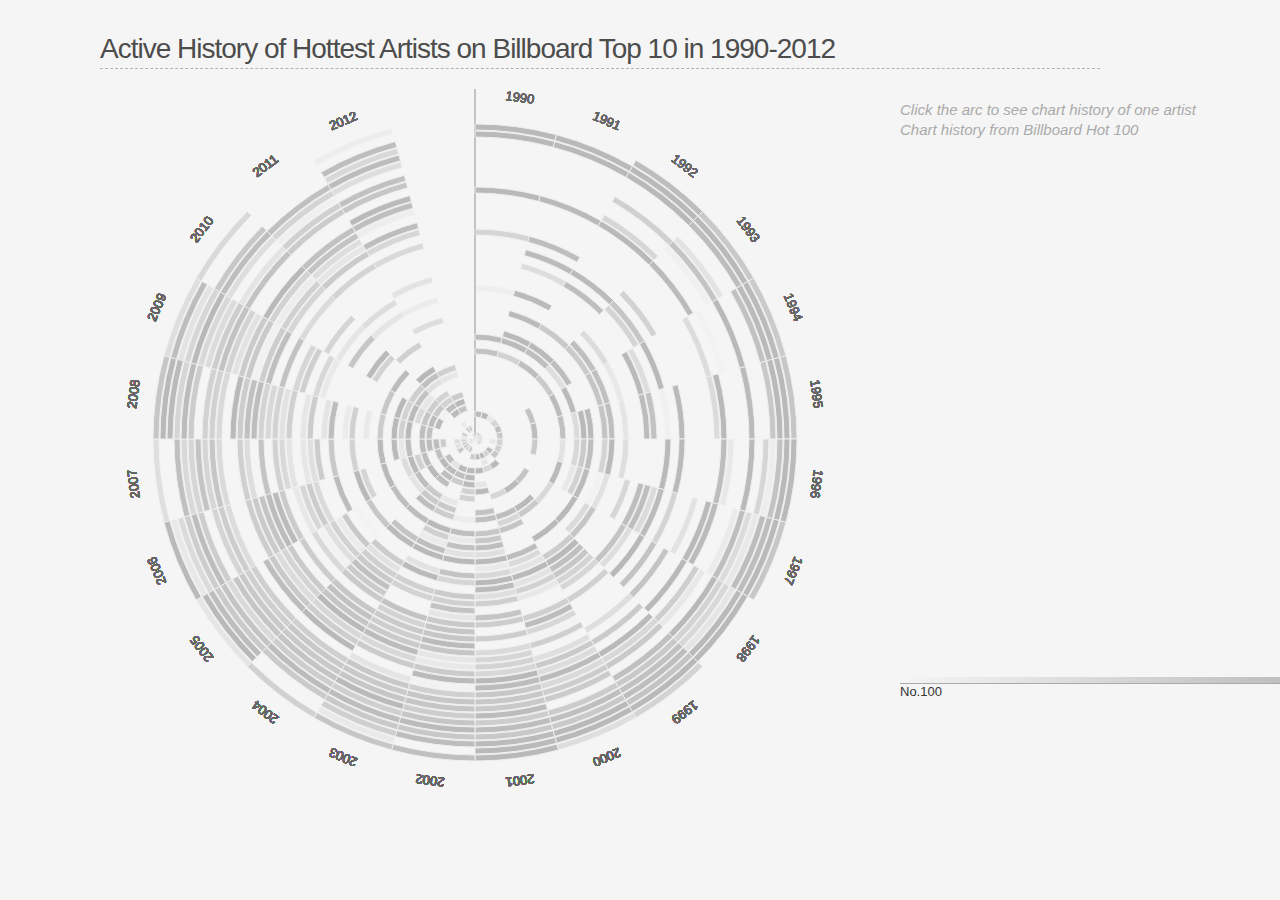
==== viz/index.html @ 5f471c89 "data finalized" ====
<html>
    <head>
        <title>Billboard Chart Visualization</title>
        <script type="text/javascript" src="d3.v2.min.js"></script>
        <script type="text/javascript" src="jquery-1.8.2.min.js"></script>
        <link href='http://fonts.googleapis.com/css?family=Droid+Serif:400,700' rel='stylesheet' type='text/css'>
        <link type="text/css" rel="stylesheet" href="./main.css"/>
		<style type="text/css">
            .arc{
                stroke: #eee;
                background-color: white;
            }

            #line_chart {
                display: none;
            }

            .data-line {
                stroke-width: 2;
                fill: none;
                stroke-dasharray: 0;
            }

            .coordinates {
                stroke-width: 2;
                fill: none;
                stroke-dasharray: 0;
            }

            .point {
                stroke: #aaa;
                fill: white;
                stroke-width: 2;
            }
		</style>
    </head>
    <body>
        <script type="text/javascript">
            $(document).ready(function(){
                $('#back a').click(function(){
                    $('#line_chart').fadeOut();
                    $('#line_chart').empty();
                    $('#back').fadeOut();
                    $('#arc_chart').fadeIn();
                    $('#instruct').fadeIn();
                    $('.legend').fadeIn();
                });
            });
        </script>
        <div class="main-wrapper clearfix" id="container">
            <div class="left-column">
                <div class="title">
                    <h1>
                    Active History of Hottest Artists on Billboard Top 10 in 1990-2012</h1>
                </div>
                <div id="arc_chart"></div>
                <div id="line_chart"></div>
            </div>

            <div class="artist_intro">
                <div id="back">
                    <h3></h3>
                    <a href="#">Back to All Artists</a>
                </div>
                <div id="instruct">
                    <h3>Click the arc to see chart history of one artist</h3>
                    <h3>Chart history from Billboard Hot 100</h3>
                </div>
                <div class="intro">
                    <div class="cover">
                        <img />
                    </div>
                    <div class="info">
                        <div class="track row">
                            <h3 id="track"></h3>
                        </div>
                        <div class="artist row">
                            <div class="left">by</div>
                            <div class="right" id="artist"></div>
                        </div>
                        <div class="album row">
                            <div class="left">from</div>
                            <div class="right" id="album"></div>
                        </div>
                        <div class="chart row">
                            <div class="left">hits</div>
                            <div class="rank" id="highest"></div>
                            <div class="in">in</div>
                            <div class="y" id="year"></div>
                        </div>
                    </div>
                </div>
            </div>
            <div class="legend">
                    <div class="bar"></div>
                    <div class="annotation">
                        <p id="zero">No.100</p>
                        <p id="full">No.1</p>
                    </div>
            </div>
        </div>

        <script type="text/javascript">
            var width = 750,
                height = 700,
                radius = Math.min(width, height) / 2,
                colorScale = d3.scale.category20c();    

            var band_width = 6;
            var gap = 1;
            var years = 23;
            var num_artists = 47;
            var angle = 2*Math.PI/(years+1); //angle of every year shown in the arc graph

            var vis = d3.select("#arc_chart").append("svg")
                         .attr("width", width)
                         .attr("height", height)
                      .append("svg:g")
                         .attr("transform", "translate(" + width / 2 + "," + height / 2 + ")");

            
            //method to append label of year
            var t_padding = 10,
                t_x = function(d){
                    r = radius - t_padding;
                    r_1 = angle/2
                    theda = (d.Year - 1990)*angle-Math.PI/2;
                    return r*Math.cos(theda+r_1);
                },
                t_y = function(d){
                    r = radius - 10;
                    theda = (d.Year - 1990)*angle-Math.PI/2;
                    return r*Math.sin(theda+r_1);
                };
                l_x = function(d){
                    r = radius - t_padding;
                    r_1 = angle/2
                    theda = (d.Year - 1990)*angle-Math.PI/2;
                    return r*Math.cos(theda);
                },
                l_y = function(d){
                    r = radius - 10;
                    theda = (d.Year - 1990)*angle-Math.PI/2;
                    return r*Math.sin(theda);
            };


            //method to draw a single arc
            var arc = d3.svg.arc()
            .startAngle(function(d, i){
                return (d.Year - 1990 + 1)*angle;
            })
            .endAngle(function(d, i){
                return (d.Year - 1991 + 1)*angle;
            })
            .innerRadius(function(d, i){  
                return (gap + band_width) * (num_artists -1 - d.LastRank) + gap;
            })
            .outerRadius(function(d, i){
                return (gap + band_width) * (num_artists - d.LastRank);
            });

            //draw the starting line
            var start_line = d3.svg.line();

            vis.append("path")
                .attr("class","start_line")
                .attr("stroke-width",1)
                .attr("stroke","black")
                .attr("opacity", 0.4)
                .attr("d","M 0 0"+"L 0 -500");

            //read in data
            d3.json("chart-data.json", function(json){

                 //add year label
                vis.selectAll("text")
                .data(json)
                .enter()
                .append("text")
                .attr("x", t_x)
                .attr("y", t_y)
                .attr("text-anchor","middle") //text are central aligned
                .attr("fill",function(d){return "#666";})
                .attr("transform", function(d, i){
                            beta = (d.Year - 1990)*360/24+7.5;
                            n = t_x(d);
                            console.log(angle);
                            return "rotate("+beta+","+t_x(d)+","+t_y(d)+")";}
                            )
                .text(function(d) {
                            return d.Year; }
                            );

                //draw arcs
                vis.selectAll(".arc")
                    .data(json)
                    .enter()
                    .append("path")
                    .attr("class", "arc")
                    .attr("fill", "#b9b9b9")
                    .attr("opacity", function(d){
                        return (1 - d.High/100); //opacity based on the highest rack the artist achieved that year
                    })
                    .attr("d", arc)
                    .on('mouseover', mouseover)
                    .on('mouseout', mouseout)
                    .on('click', show_details);
            });


            function mouseover(e) {
                vis.selectAll(".arc")
                .attr("fill","#b9b9b9")
                .transition().duration(100).attr("fill",function(d, i) { return (d.Artist === e.Artist) ? "#FF2240":"#b9b9b9"; });
                console.log(e.Artist+"     "+e.Track);
                write_info(e.Artist, e.Track, e.Album, e.High, e.Year);
                return $(document).ready(function(){
                        $(".intro").stop(false, true).fadeIn("fast")
                });

            }

            function mouseout(e) {
                vis.selectAll(".arc")
                .transition().attr("fill","#b9b9b9");
                d3.select(this).attr('stroke-width', 0);
                return $(document).ready(function(){
                        $(".intro").stop(false, true).fadeOut("fast")
                    });
             }

             //the function to write info to black window
            function write_info(artist, track, album, highest, year){
                $.getJSON("http://ws.audioscrobbler.com/2.0/?method=artist.search&api_key=36ca02e767da5319c71abe6f2ee4437f&format=json&artist=" + artist + "&callback=?", function(json) {
                    if (json.results.artistmatches.artist.length!=0){
                        console.log(json);
                        image = json.results.artistmatches.artist[0].image[2]['#text'];
                        if(artist === 'LL Cool J'){
                            image = 'http://userserve-ak.last.fm/serve/500/31915523/LL+Cool+J++1986.jpg';
                        }
                        $('.cover img').attr('src', image);
                    }
                });
                
                        
                $('#track').html(track);
                $('#artist').html(artist);
                $('#album').html(album);
                $('#highest').html(highest);
                $('#year').html(year);
            }

            var artist; //global variable for the details view

            function show_details(e){
                var padding = 50;
                var angle_line = 2*Math.PI/(years+1); //angle of every year shown in the line graph

                var coordinates = [];
                var temp = [];
                for(i = 0; i < years; i++){
                    temp = [i, i];
                    coordinates.push(temp);
                }

                var rScale = d3.scale.linear().domain([100, 0]).range([0, radius - padding]);

                var vis_line = d3.select("#line_chart").append("svg")
                             .attr("width", width)
                             .attr("height", height)
                          .append("svg:g")
                             .attr("transform", "translate(" + width / 2 + "," + height / 2 + ")");

                //method to draw data lines
                var line = d3.svg.line()
                                     .x(function(d, i){
                                        //console.log(d);
                                        r = rScale(d.rank);
                                        alpha = (d.year - 1990)*angle_line-Math.PI/2;
                                        return r*Math.cos(alpha);
                                     })
                                     .y(function(d){
                                        r = rScale(d.rank);
                                        alpha = (d.year - 1990)*angle_line-Math.PI/2;
                                        return r*Math.sin(alpha);
                                     })
                                     .interpolate("cardinal");
               
                //method to draw coordinates
                var coor = d3.svg.line()
                                    .x(function(d, i){
                                        return Math.cos(d*angle_line-Math.PI/2)*i*(radius- padding);
                                    })
                                    .y(function(d, i){
                                        return Math.sin(d*angle_line-Math.PI/2)*i*(radius- padding);
                                    })
                                    .interpolate("linear");

                //draw coordinates
                vis_line.selectAll(".coordinates")
                            .data(coordinates)
                            .enter()
                            .append("svg:g")
                            .append("path")
                            .attr("class", "coordinates")
                            .attr("stroke", "#ccc")
                            .attr("opacity", 0.8)
                            .attr("d", coor);

                //add year label
                d3.json("chart-data.json", function(json){
                    vis_line.selectAll("text")
                    .data(json)
                    .enter()
                    .append("text")
                    .attr("x", l_x)
                    .attr("y", l_y)
                    .attr("text-anchor","middle") //text are central aligned
                    .attr("fill",function(d){return "#666";})
                    .attr("transform", function(d, i){
                                beta = (d.Year - 1990)*360/24;
                                n = t_x(d);
                                console.log(angle);
                                return "rotate("+beta+","+l_x(d)+","+l_y(d)+")";}
                                )
                    .text(function(d) {
                                return d.Year; }
                                ); 
                });
               
                artist = e.Artist;

                //draw data lines and points
                d3.json("artist.json", function(json){
                        var data = json[artist];
                        if(data!=undefined){
                            var path = vis_line.selectAll(".data-line")
                                .data([data])
                                .enter()
                                .append("svg:g");

                            path.append("path")
                                .attr("class", "data-line")
                                .attr("stroke", "#FF2240")
                                .attr("opacity", 0.8)
                                .attr("d", line);

                            path.selectAll(".point")
                                .data(function(d){return d})
                                .enter().append("svg:circle")
                                    .attr("class", 'point')
                                    .attr("r", 4)
                                    .attr("cx", function(d, i){
                                        r = rScale(d.rank);
                                        alpha = (d.year - 1990)*angle_line-Math.PI/2;
                                        return r*Math.cos(alpha);
                                    })
                                    .attr("cy", function(d){
                                        r = rScale(d.rank);
                                        alpha = (d.year - 1990)*angle_line-Math.PI/2;
                                        return r*Math.sin(alpha);
                                    })
                                    .on('mouseover', mouseover_line)
                                    .on('mouseout', mouseout_line);
                            }
                    });
                $('#arc_chart').fadeOut();
                $('#instruct').fadeOut("fast");
                $('#line_chart').fadeIn();
                $('#back').fadeIn();
                $('#back h3').html(e.Artist);
                $('.legend').fadeOut();

            }

            function mouseover_line(e){
                write_info(artist, e.track, e.album, e.rank, e.year);
                return $(document).ready(function(){
                        $(".intro").stop(false, true).fadeIn("fast")
                });
            }

            function mouseout_line(e){
                return $(document).ready(function(){
                        $(".intro").stop(false, true).fadeOut("fast")
                });
            }


        </script>
    </body>
</html>
---- viz/main.css ----
html, body, body div, span, object, iframe, h1, h2, h3, h4, h5, h6, p, blockquote, pre, abbr, address, cite, code, del, dfn, em, img, ins, kbd, q, samp, small, strong, sub, sup, var, b, i, dl, dt, dd, ol, ul, li, fieldset, form, label, legend, table, caption, tbody, tfoot, thead, tr, th, td, article, aside, figure, footer, header, hgroup, menu, nav, section, time, mark, audio, video {
	margin: 0;
	padding: 0;
	border: 0;
	outline: 0;
	font-size: 100%;
	vertical-align: baseline;
	background: transparent;
	display:block;
}		

/* Accessible focus treatment
	people.opera.com/patrickl/experiments/keyboard/test */
a:hover, a:active {outline: none;}

small {font-size: 85%;}

strong, th {font-weight: bold;}

td, td img {vertical-align: top;} 



/* force a vertical scrollbar to prevent a jumpy page  ----------------*/
html {overflow-y: scroll;}

/* global font style   ------------------------------------------------*/
body {
	font-family: "Pontano Sans",Helvetica,Arial,sans-serif;
	font-size:13px;
}

/* global a style      ------------------------------------------------*/
a {
	margin: 0; 
	padding: 0; 
	font-size: 100%; 
	vertical-align: baseline; 
	background: transparent;
	text-decoration:none
}

/* hand cursor on clickable elements ----------------------------------*/
.clickable,
label, 
input[type=button], 
input[type=submit], 
button {cursor: pointer;}

/* we use a lot of ULs that aren't bulleted. 
	don't forget to restore the bullets within content. */
ul, ol {list-style: none;}

/* we like off-black for text */
body, select, input, textarea {color: #333;}
a {color: #03f;}
a:hover {color: #69f;}

body{background-color: #F5F5F5;}

/* let's clear some floats */
.clearfix:before, .clearfix:after { content: "\0020"; display: block; height: 0; overflow: hidden; }  
.clearfix:after { clear: both; }  
.clearfix { zoom: 1; } 


.main-wrapper{
	margin-top:25px;
	margin-left:100px;
	width:1400px;
}


.left-column{
	position:relative;
	float:left;
	width:1000px;
}

#arc_chart, #line_chart{
	margin-top: 20px;
	margin-bottom: 20px;
}

.title{
	border-bottom:1px dashed #B3B3B3;

}

.title h1{
	display:block;
	font-size: 28px;
	color:#4C4C4C;
	font-weight: 300;
	letter-spacing: -1px;
	margin: .3em 0 .1em 0;
}

.artist_intro{
	position:absolute;
	left:900px;
	top: 100px;
	width:420px;

}

.intro{
	width:400px;
	height:200px;
	display:none;
	font-size:12px;
	color:#4C4C4C;
	padding: 10px;
	background-color:#3F3F3F;
	color:white;
}

.cover{
	float: left;
	width:200px;
	height:200px;
	overflow:hidden;
	background-color: white;
	-webkit-box-shadow: 1px 0px 8px rgba(50, 50, 50, 0.5);
	-moz-box-shadow:    1px 0px 8px rgba(50, 50, 50, 0.5);
	box-shadow:         1px 0px 8px rgba(50, 50, 50, 0.5);
}

.cover img{
	width:250px;
}

.info{
	float:left;
	margin-left:20px;
	width:180px;
}

.row{
	display: inline-block;
	padding: 2px 0 10px 0;
	width: 180px;
}

.row .left{
	padding-top:3px;
	color:#FF2240;
	font-size: 12px;
	font-weight: bold;
	width: 40px;
	float: left;
}

.right{
	width:140px;
	float:left;
	font-size:14px;
}

.rank{
	width:25px;
	float:left;
	font-size:14px;
	font-weight:bold;
}

.in{
	padding-top:3px;
	font-size:10px;
	width:15px;
	float:left;
}

.y{
	font-size:14px;
	float:left;
}

#artist{
	font-weight:bold;
}
span {
	display: inline;
}

h3#track{
	font-weight: 500;
	font-size: 18px;
	line-height: 25px;
}

.info h4{
	font-size: 16px;
	line-height: 20px;
	font-weight: 300;
	font-style: normal;
	padding: 3px 0;
}

#artist, #album, #highest, #year{
	font-style: italic;
}


#back{
	width:200px;
	height:60px;
	position:relative;
	display: none;
}

#back h3{
	font-weight: 500;
	font-size: 26px;
	line-height: 36px;
}

#back a{
	color: #FF2240;
	font-size: 16px;
}

#back a:hover{
	color: #E8677D;
}

#instruct{
	height:60px;

}

#instruct h3{
	font-size: 15px;
	color: #aaa;
	font-weight: lighter;
	font-style: italic;
	line-height: 20px;
}

.legend{
	position:absolute;
	left:900px;
	bottom:200px;
	width:420px;

}

.legend .bar{
	height:6px;
	background-image:-webkit-gradient(linear,0% 0%, 100% 0%, from(#F5F5F5), to(#b9b9b9));
	border-bottom:1px solid #aaa;
}

.legend .annotation{
	font-size:13px;
	line-height:16px;
}

.legend .annotation #zero{
	float:left;
}

.legend .annotation #full{
	float:right;
}
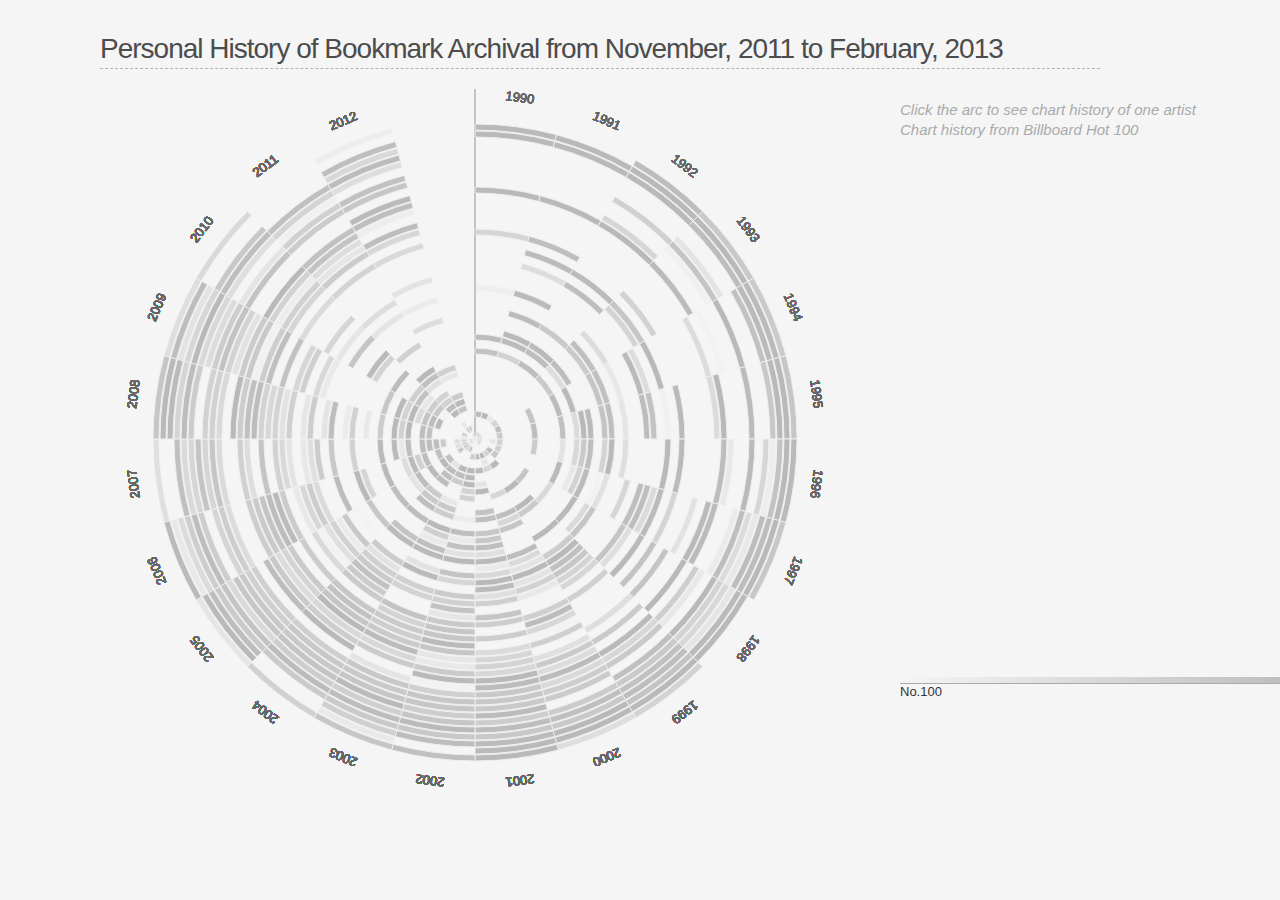
==== commit c7140a5c: "d3.js v3 added" ====
--- a/viz/index.html
+++ b/viz/index.html
@@ -1,7 +1,7 @@
 <html>
     <head>
         <title>Billboard Chart Visualization</title>
-        <script type="text/javascript" src="d3.v2.min.js"></script>
+        <script type="text/javascript" src="d3.v3.min.js"></script>
         <script type="text/javascript" src="jquery-1.8.2.min.js"></script>
         <link href='http://fonts.googleapis.com/css?family=Droid+Serif:400,700' rel='stylesheet' type='text/css'>
         <link type="text/css" rel="stylesheet" href="./main.css"/>
@@ -51,7 +51,7 @@
             <div class="left-column">
                 <div class="title">
                     <h1>
-                    Active History of Hottest Artists on Billboard Top 10 in 1990-2012</h1>
+                    Personal History of Bookmark Archival from November, 2011 to February, 2013</h1>
                 </div>
                 <div id="arc_chart"></div>
                 <div id="line_chart"></div>
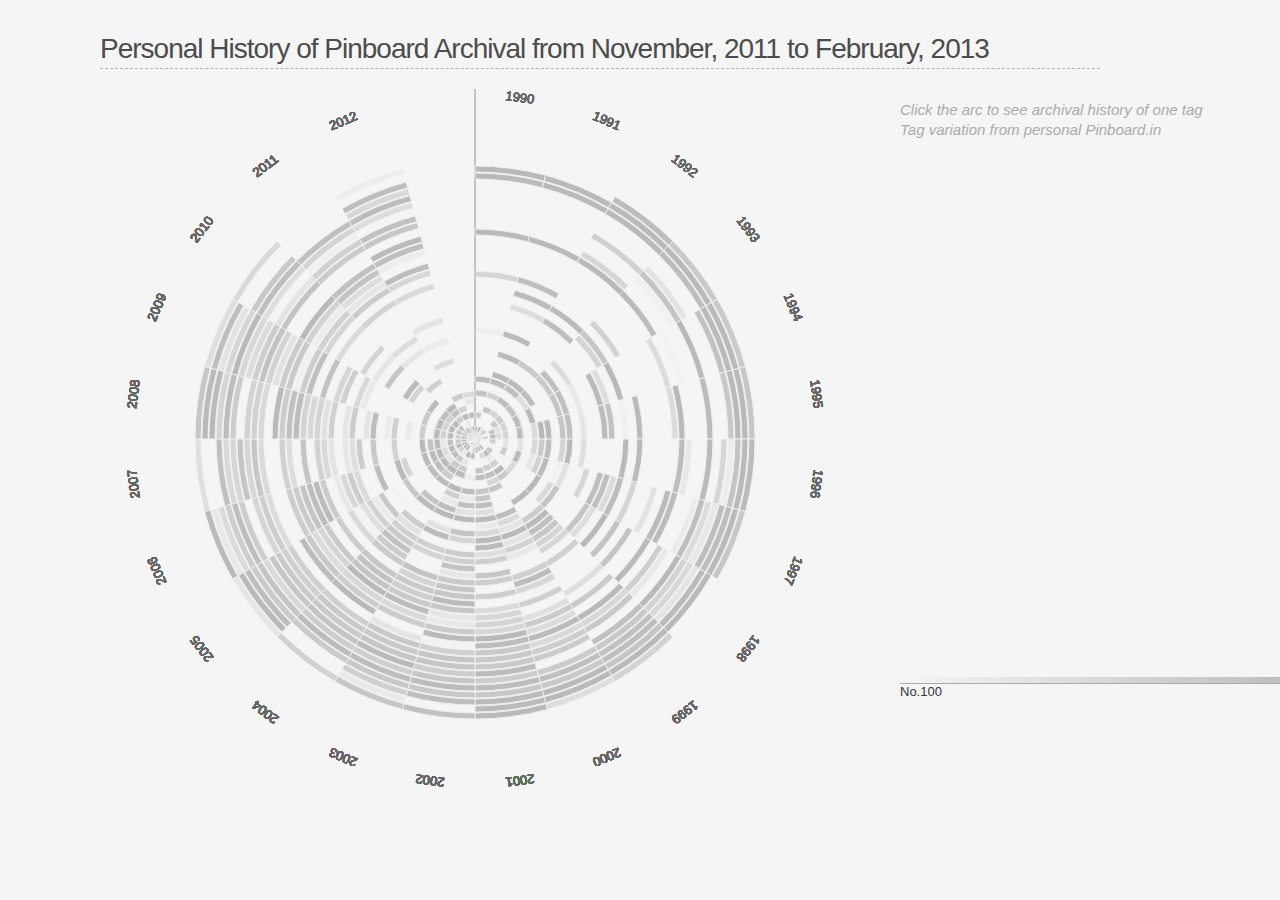
==== commit 826ed18c: "updated" ====
--- a/viz/index.html
+++ b/viz/index.html
@@ -51,7 +51,7 @@
             <div class="left-column">
                 <div class="title">
                     <h1>
-                    Personal History of Bookmark Archival from November, 2011 to February, 2013</h1>
+                    Personal History of Pinboard Archival from November, 2011 to February, 2013</h1>
                 </div>
                 <div id="arc_chart"></div>
                 <div id="line_chart"></div>
@@ -60,11 +60,11 @@
             <div class="artist_intro">
                 <div id="back">
                     <h3></h3>
-                    <a href="#">Back to All Artists</a>
+                    <a href="#">Back to All Tags</a>
                 </div>
                 <div id="instruct">
-                    <h3>Click the arc to see chart history of one artist</h3>
-                    <h3>Chart history from Billboard Hot 100</h3>
+                    <h3>Click the arc to see archival history of one tag</h3>
+                    <h3>Tag variation from personal Pinboard.in</h3>
                 </div>
                 <div class="intro">
                     <div class="cover">
@@ -108,9 +108,10 @@
 
             var band_width = 6;
             var gap = 1;
-            var years = 23;
-            var num_artists = 47;
-            var angle = 2*Math.PI/(years+1); //angle of every year shown in the arc graph
+            var months = 23;
+            //var month = 16;
+            var num_tags = 41;
+            var angle = 2*Math.PI/(months+1); //angle of every month shown in the arc graph
 
             var vis = d3.select("#arc_chart").append("svg")
                          .attr("width", width)
@@ -154,10 +155,10 @@
                 return (d.Year - 1991 + 1)*angle;
             })
             .innerRadius(function(d, i){  
-                return (gap + band_width) * (num_artists -1 - d.LastRank) + gap;
+                return (gap + band_width) * (num_tags -1 - d.LastRank) + gap;
             })
             .outerRadius(function(d, i){
-                return (gap + band_width) * (num_artists - d.LastRank);
+                return (gap + band_width) * (num_tags - d.LastRank);
             });
 
             //draw the starting line
@@ -255,11 +256,11 @@
 
             function show_details(e){
                 var padding = 50;
-                var angle_line = 2*Math.PI/(years+1); //angle of every year shown in the line graph
+                var angle_line = 2*Math.PI/(months+1); //angle of every year shown in the line graph
 
                 var coordinates = [];
                 var temp = [];
-                for(i = 0; i < years; i++){
+                for(i = 0; i < months; i++){
                     temp = [i, i];
                     coordinates.push(temp);
                 }
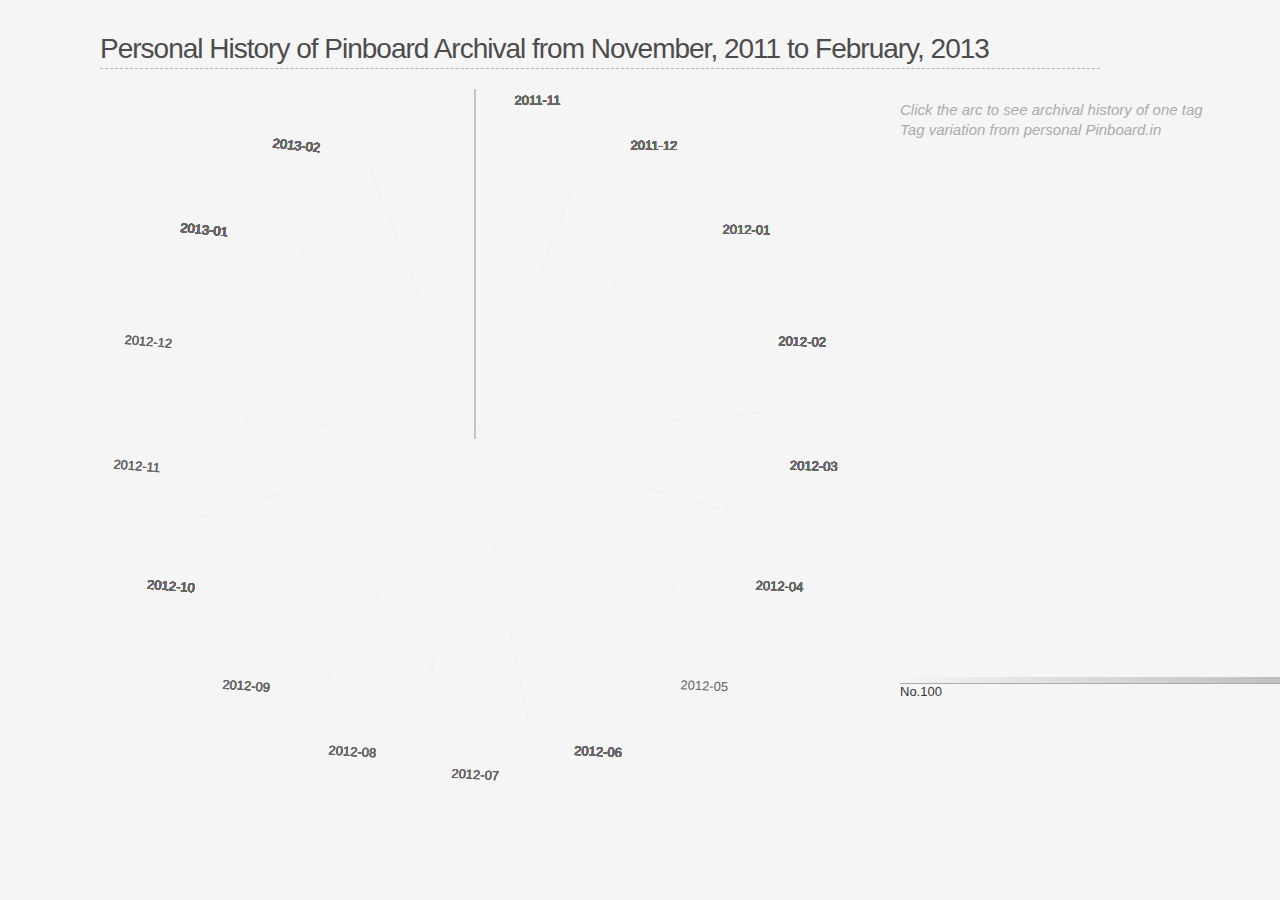
==== commit 0b270105: "script updated" ====
--- a/viz/index.html
+++ b/viz/index.html
@@ -108,10 +108,10 @@
 
             var band_width = 6;
             var gap = 1;
-            var months = 23;
-            //var month = 16;
+            //var months = 23;
+            var month = 16;
             var num_tags = 41;
-            var angle = 2*Math.PI/(months+1); //angle of every month shown in the arc graph
+            var angle = 2*Math.PI/(month+1); //angle of every month shown in the arc graph
 
             var vis = d3.select("#arc_chart").append("svg")
                          .attr("width", width)
@@ -125,23 +125,23 @@
                 t_x = function(d){
                     r = radius - t_padding;
                     r_1 = angle/2
-                    theda = (d.Year - 1990)*angle-Math.PI/2;
+                    theda = (d.order - 1)*angle-Math.PI/2;
                     return r*Math.cos(theda+r_1);
                 },
                 t_y = function(d){
                     r = radius - 10;
-                    theda = (d.Year - 1990)*angle-Math.PI/2;
+                    theda = (d.order - 1)*angle-Math.PI/2;
                     return r*Math.sin(theda+r_1);
                 };
                 l_x = function(d){
                     r = radius - t_padding;
                     r_1 = angle/2
-                    theda = (d.Year - 1990)*angle-Math.PI/2;
+                    theda = (d.order - 1)*angle-Math.PI/2;
                     return r*Math.cos(theda);
                 },
                 l_y = function(d){
                     r = radius - 10;
-                    theda = (d.Year - 1990)*angle-Math.PI/2;
+                    theda = (d.order - 1)*angle-Math.PI/2;
                     return r*Math.sin(theda);
             };
 
@@ -149,16 +149,16 @@
             //method to draw a single arc
             var arc = d3.svg.arc()
             .startAngle(function(d, i){
-                return (d.Year - 1990 + 1)*angle;
+                return (d.order - 1 + 1)*angle;
             })
             .endAngle(function(d, i){
-                return (d.Year - 1991 + 1)*angle;
+                return (d.order - 1 + 1)*angle;
             })
             .innerRadius(function(d, i){  
-                return (gap + band_width) * (num_tags -1 - d.LastRank) + gap;
+                return (gap + band_width) * (d.ranking - 1) + gap;
             })
             .outerRadius(function(d, i){
-                return (gap + band_width) * (num_tags - d.LastRank);
+                return (gap + band_width) * d.ranking;
             });
 
             //draw the starting line
@@ -172,7 +172,7 @@
                 .attr("d","M 0 0"+"L 0 -500");
 
             //read in data
-            d3.json("chart-data.json", function(json){
+            d3.json("all-tags.json", function(json){
 
                  //add year label
                 vis.selectAll("text")
@@ -184,13 +184,14 @@
                 .attr("text-anchor","middle") //text are central aligned
                 .attr("fill",function(d){return "#666";})
                 .attr("transform", function(d, i){
-                            beta = (d.Year - 1990)*360/24+7.5;
+                            //beta = (d.order - 1)*360/24+7.5;
+                            beta = (d.order - 1)*angle+angle / 2;
                             n = t_x(d);
                             console.log(angle);
                             return "rotate("+beta+","+t_x(d)+","+t_y(d)+")";}
                             )
                 .text(function(d) {
-                            return d.Year; }
+                            return d.month; }
                             );
 
                 //draw arcs
@@ -201,7 +202,7 @@
                     .attr("class", "arc")
                     .attr("fill", "#b9b9b9")
                     .attr("opacity", function(d){
-                        return (1 - d.High/100); //opacity based on the highest rack the artist achieved that year
+                        return d.ranking / 41; //opacity based on the highest rack the artist achieved that year
                     })
                     .attr("d", arc)
                     .on('mouseover', mouseover)
@@ -213,9 +214,9 @@
             function mouseover(e) {
                 vis.selectAll(".arc")
                 .attr("fill","#b9b9b9")
-                .transition().duration(100).attr("fill",function(d, i) { return (d.Artist === e.Artist) ? "#FF2240":"#b9b9b9"; });
-                console.log(e.Artist+"     "+e.Track);
-                write_info(e.Artist, e.Track, e.Album, e.High, e.Year);
+                .transition().duration(100).attr("fill",function(d, i) { return (d.tag === e.tag) ? "#FF2240":"#b9b9b9"; });
+                console.log(e.tag+"     "+e.month);
+                //write_info(e.Artist, e.Track, e.Album, e.High, e.Year); // ??????????
                 return $(document).ready(function(){
                         $(".intro").stop(false, true).fadeIn("fast")
                 });
@@ -231,7 +232,7 @@
                     });
              }
 
-             //the function to write info to black window
+             //the function to write info to black window ???????
             function write_info(artist, track, album, highest, year){
                 $.getJSON("http://ws.audioscrobbler.com/2.0/?method=artist.search&api_key=36ca02e767da5319c71abe6f2ee4437f&format=json&artist=" + artist + "&callback=?", function(json) {
                     if (json.results.artistmatches.artist.length!=0){
@@ -265,7 +266,7 @@
                     coordinates.push(temp);
                 }
 
-                var rScale = d3.scale.linear().domain([100, 0]).range([0, radius - padding]);
+                var rScale = d3.scale.linear().domain([50, 0]).range([0, radius - padding]);
 
                 var vis_line = d3.select("#line_chart").append("svg")
                              .attr("width", width)
@@ -277,13 +278,13 @@
                 var line = d3.svg.line()
                                      .x(function(d, i){
                                         //console.log(d);
-                                        r = rScale(d.rank);
-                                        alpha = (d.year - 1990)*angle_line-Math.PI/2;
+                                        r = rScale(d.count); // point position
+                                        alpha = (d.order - 1)*angle_line-Math.PI/2;
                                         return r*Math.cos(alpha);
                                      })
                                      .y(function(d){
                                         r = rScale(d.rank);
-                                        alpha = (d.year - 1990)*angle_line-Math.PI/2;
+                                        alpha = (d.order - 1)*angle_line-Math.PI/2;
                                         return r*Math.sin(alpha);
                                      })
                                      .interpolate("cardinal");
@@ -310,7 +311,7 @@
                             .attr("d", coor);
 
                 //add year label
-                d3.json("chart-data.json", function(json){
+                d3.json("all-tags.json", function(json){
                     vis_line.selectAll("text")
                     .data(json)
                     .enter()
@@ -320,21 +321,21 @@
                     .attr("text-anchor","middle") //text are central aligned
                     .attr("fill",function(d){return "#666";})
                     .attr("transform", function(d, i){
-                                beta = (d.Year - 1990)*360/24;
+                                beta = (d.order - 1)*360/24; // ???????????
                                 n = t_x(d);
                                 console.log(angle);
                                 return "rotate("+beta+","+l_x(d)+","+l_y(d)+")";}
                                 )
                     .text(function(d) {
-                                return d.Year; }
+                                return d.month; }
                                 ); 
                 });
                
-                artist = e.Artist;
+                tag = e.tag;
 
                 //draw data lines and points
-                d3.json("artist.json", function(json){
-                        var data = json[artist];
+                d3.json("tag-detail.json", function(json){
+                        var data = json[tag];
                         if(data!=undefined){
                             var path = vis_line.selectAll(".data-line")
                                 .data([data])
@@ -354,12 +355,12 @@
                                     .attr("r", 4)
                                     .attr("cx", function(d, i){
                                         r = rScale(d.rank);
-                                        alpha = (d.year - 1990)*angle_line-Math.PI/2;
+                                        alpha = (d.order - 1)*angle_line-Math.PI/2;
                                         return r*Math.cos(alpha);
                                     })
                                     .attr("cy", function(d){
                                         r = rScale(d.rank);
-                                        alpha = (d.year - 1990)*angle_line-Math.PI/2;
+                                        alpha = (d.order - 1)*angle_line-Math.PI/2;
                                         return r*Math.sin(alpha);
                                     })
                                     .on('mouseover', mouseover_line)
@@ -370,13 +371,13 @@
                 $('#instruct').fadeOut("fast");
                 $('#line_chart').fadeIn();
                 $('#back').fadeIn();
-                $('#back h3').html(e.Artist);
+                $('#back h3').html(e.tag);
                 $('.legend').fadeOut();
 
             }
 
             function mouseover_line(e){
-                write_info(artist, e.track, e.album, e.rank, e.year);
+                //write_info(artist, e.track, e.album, e.rank, e.year);//?????
                 return $(document).ready(function(){
                         $(".intro").stop(false, true).fadeIn("fast")
                 });
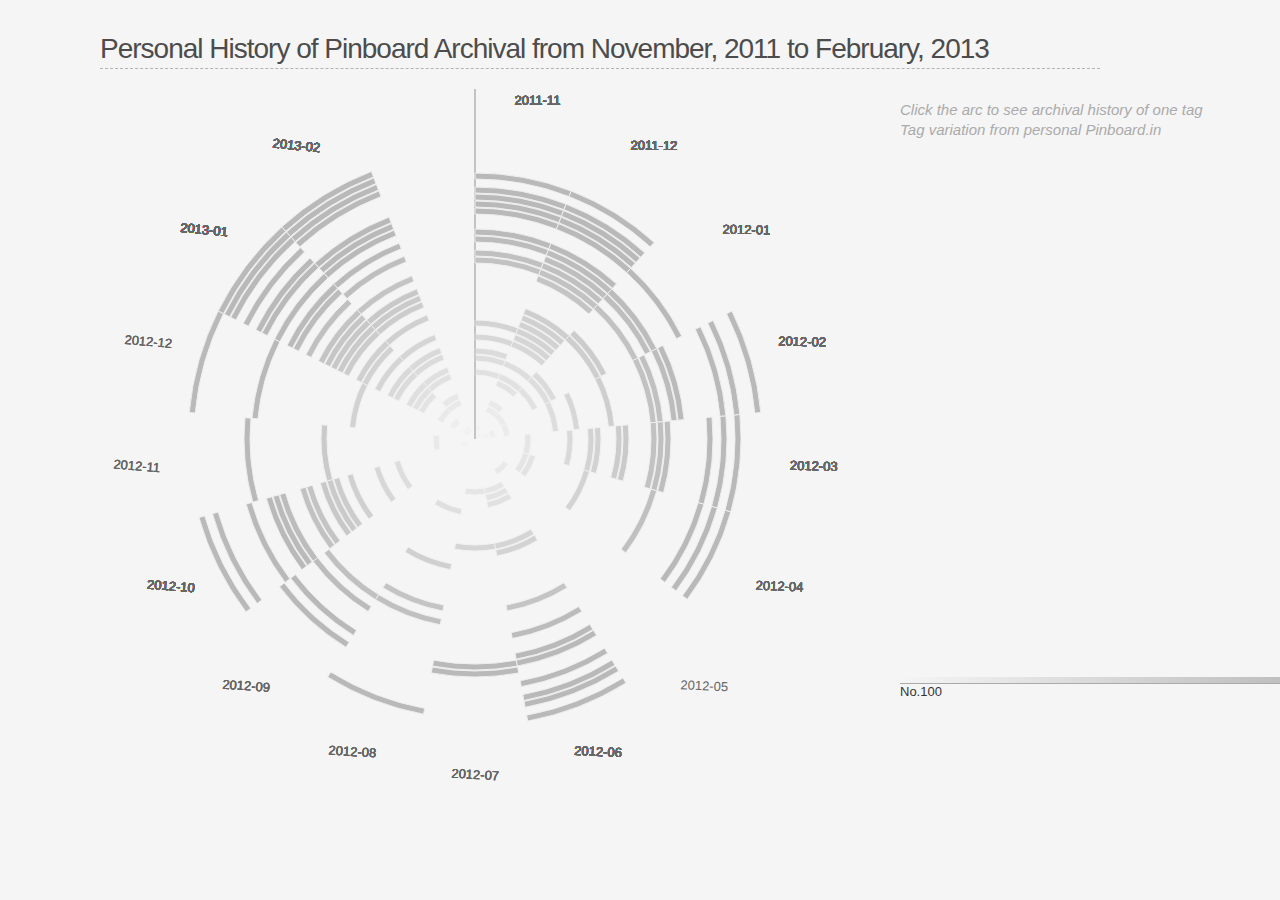
==== commit 53e3b20b: "first working prototype" ====
--- a/viz/index.html
+++ b/viz/index.html
@@ -130,6 +130,7 @@
                 },
                 t_y = function(d){
                     r = radius - 10;
+                    //r_1 = angle/2
                     theda = (d.order - 1)*angle-Math.PI/2;
                     return r*Math.sin(theda+r_1);
                 };
@@ -149,7 +150,7 @@
             //method to draw a single arc
             var arc = d3.svg.arc()
             .startAngle(function(d, i){
-                return (d.order - 1 + 1)*angle;
+                return (d.order - 1)*angle;
             })
             .endAngle(function(d, i){
                 return (d.order - 1 + 1)*angle;
@@ -202,14 +203,13 @@
                     .attr("class", "arc")
                     .attr("fill", "#b9b9b9")
                     .attr("opacity", function(d){
-                        return d.ranking / 41; //opacity based on the highest rack the artist achieved that year
+                        return d.ranking / 31; //opacity based on the highest rack the artist achieved that year
                     })
                     .attr("d", arc)
                     .on('mouseover', mouseover)
                     .on('mouseout', mouseout)
                     .on('click', show_details);
             });
-
 
             function mouseover(e) {
                 vis.selectAll(".arc")
@@ -321,7 +321,7 @@
                     .attr("text-anchor","middle") //text are central aligned
                     .attr("fill",function(d){return "#666";})
                     .attr("transform", function(d, i){
-                                beta = (d.order - 1)*360/24; // ???????????
+                                beta = (d.order - 1)*360/17; // ???????????
                                 n = t_x(d);
                                 console.log(angle);
                                 return "rotate("+beta+","+l_x(d)+","+l_y(d)+")";}
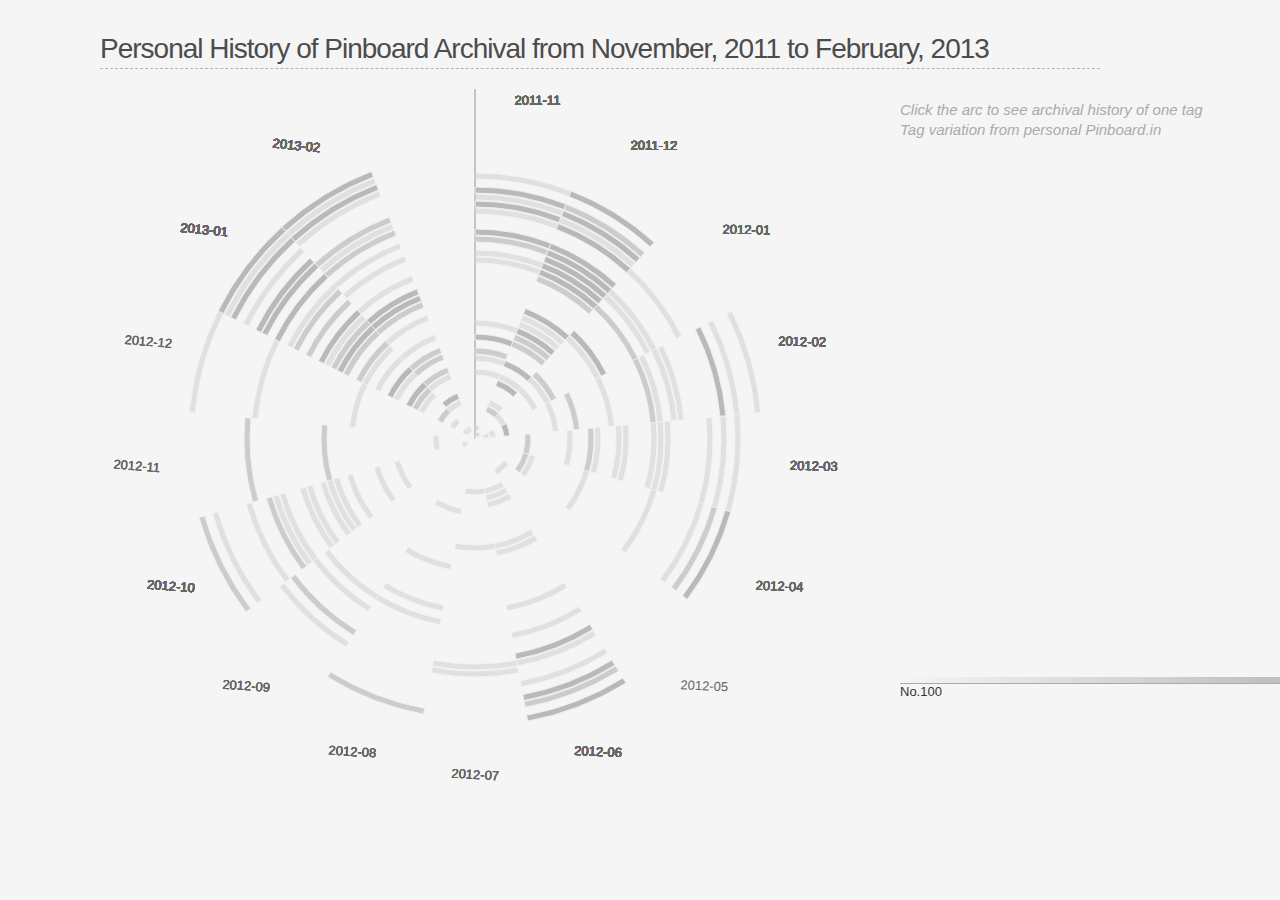
==== commit 9c26795b: "update some minor data" ====
--- a/viz/index.html
+++ b/viz/index.html
@@ -120,7 +120,7 @@
                          .attr("transform", "translate(" + width / 2 + "," + height / 2 + ")");
 
             
-            //method to append label of year
+            //method to append label of month
             var t_padding = 10,
                 t_x = function(d){
                     r = radius - t_padding;
@@ -175,7 +175,7 @@
             //read in data
             d3.json("all-tags.json", function(json){
 
-                 //add year label
+                 //add month label
                 vis.selectAll("text")
                 .data(json)
                 .enter()
@@ -203,7 +203,7 @@
                     .attr("class", "arc")
                     .attr("fill", "#b9b9b9")
                     .attr("opacity", function(d){
-                        return d.ranking / 31; //opacity based on the highest rack the artist achieved that year
+                        return d.count / 3; //opacity based on the highest rack the artist achieved that year
                     })
                     .attr("d", arc)
                     .on('mouseover', mouseover)
@@ -234,7 +234,7 @@
 
              //the function to write info to black window ???????
             function write_info(artist, track, album, highest, year){
-                $.getJSON("http://ws.audioscrobbler.com/2.0/?method=artist.search&api_key=36ca02e767da5319c71abe6f2ee4437f&format=json&artist=" + artist + "&callback=?", function(json) {
+                $.getJSON("&callback=?", function(json) {
                     if (json.results.artistmatches.artist.length!=0){
                         console.log(json);
                         image = json.results.artistmatches.artist[0].image[2]['#text'];
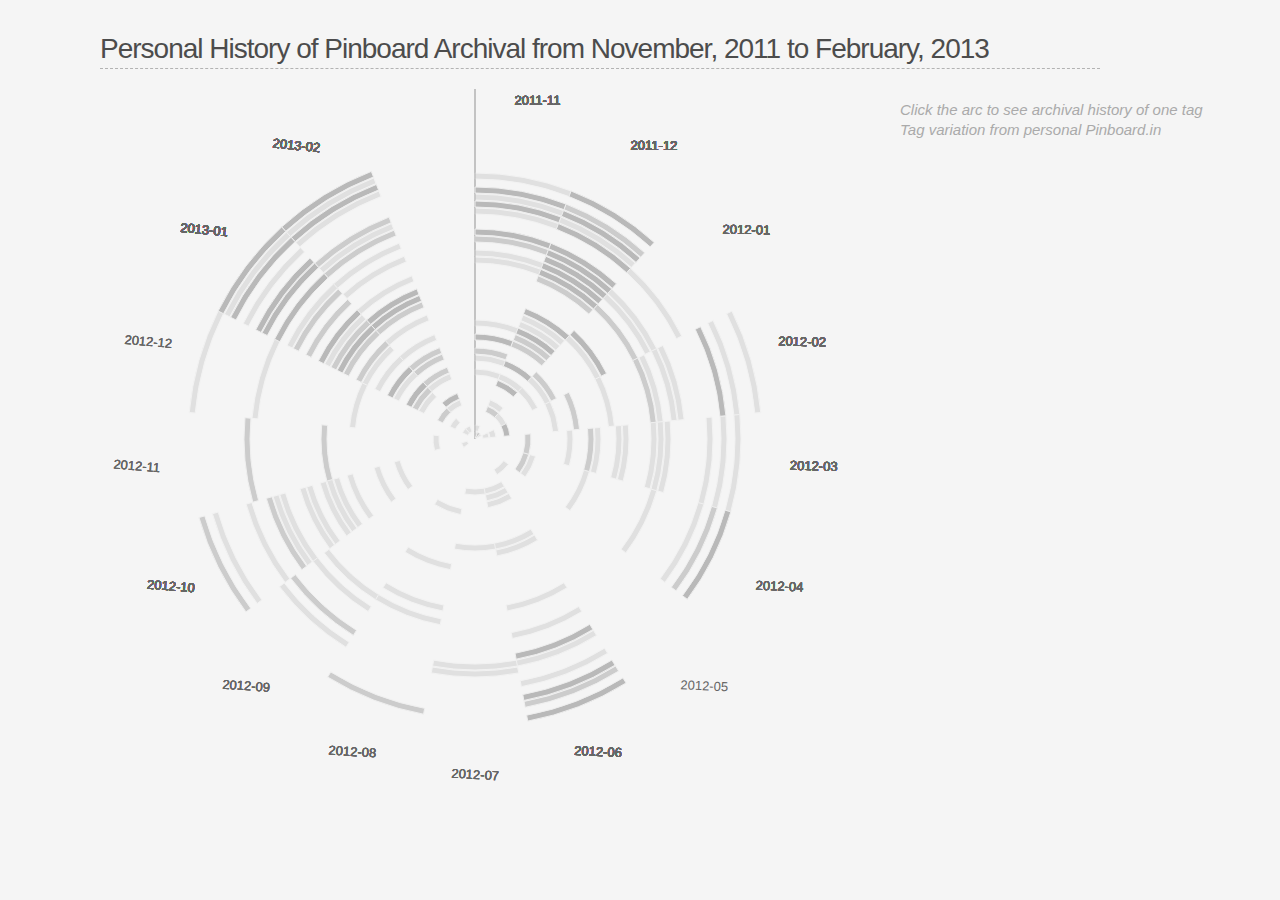
==== commit a57658da: "small version" ====
--- a/viz/index.html
+++ b/viz/index.html
@@ -67,35 +67,19 @@
                     <h3>Tag variation from personal Pinboard.in</h3>
                 </div>
                 <div class="intro">
-                    <div class="cover">
-                        <img />
-                    </div>
                     <div class="info">
-                        <div class="track row">
-                            <h3 id="track"></h3>
+                        <div>
+                            <h2 id="tag"></h2>
                         </div>
-                        <div class="artist row">
-                            <div class="left">by</div>
-                            <div class="right" id="artist"></div>
-                        </div>
-                        <div class="album row">
-                            <div class="left">from</div>
-                            <div class="right" id="album"></div>
-                        </div>
-                        <div class="chart row">
-                            <div class="left">hits</div>
-                            <div class="rank" id="highest"></div>
-                            <div class="in">in</div>
-                            <div class="y" id="year"></div>
+                        <div id ="urls">
+
                         </div>
                     </div>
                 </div>
             </div>
             <div class="legend">
-                    <div class="bar"></div>
-                    <div class="annotation">
-                        <p id="zero">No.100</p>
-                        <p id="full">No.1</p>
+                    <div id="annotation" class="annotation">
+                        <p id="all_count"></p>
                     </div>
             </div>
         </div>
@@ -212,10 +196,12 @@
             });
 
             function mouseover(e) {
+                var color = "" + get_random_color();
                 vis.selectAll(".arc")
-                .attr("fill","#b9b9b9")
-                .transition().duration(100).attr("fill",function(d, i) { return (d.tag === e.tag) ? "#FF2240":"#b9b9b9"; });
+                .attr("fill", "#b9b9b9")
+                .transition().duration(100).attr("fill",function(d, i) { return (d.tag === e.tag) ? color:"#b9b9b9"; });
                 console.log(e.tag+"     "+e.month);
+                tag = e.tag;
                 //write_info(e.Artist, e.Track, e.Album, e.High, e.Year); // ??????????
                 return $(document).ready(function(){
                         $(".intro").stop(false, true).fadeIn("fast")
@@ -233,27 +219,25 @@
              }
 
              //the function to write info to black window ???????
-            function write_info(artist, track, album, highest, year){
-                $.getJSON("&callback=?", function(json) {
-                    if (json.results.artistmatches.artist.length!=0){
-                        console.log(json);
-                        image = json.results.artistmatches.artist[0].image[2]['#text'];
-                        if(artist === 'LL Cool J'){
-                            image = 'http://userserve-ak.last.fm/serve/500/31915523/LL+Cool+J++1986.jpg';
+            function write_info(){
+                $.getJSON("tag-post.json", function(data){
+                    for(var key in data){
+                        if(key === tag){
+                            $.each(key, function(i,s){
+                                var href = s.href;
+                                var description = s.description;
+                                $('#urls').append('<div><a href="' + href + '">' + href + '</a></div><div>' + description + '</div>');
+                            });
                         }
-                        $('.cover img').attr('src', image);
                     }
                 });
                 
-                        
-                $('#track').html(track);
-                $('#artist').html(artist);
-                $('#album').html(album);
-                $('#highest').html(highest);
-                $('#year').html(year);
+                //$('#tag').html(tag_name);
+                //$('#urls').html(urls);
             }
 
             var artist; //global variable for the details view
+            var tag;
 
             function show_details(e){
                 var padding = 50;
@@ -389,7 +373,14 @@
                 });
             }
 
-
+            function get_random_color() {
+                var letters = '0123456789ABCDEF'.split('');
+                var color = '#';
+                for (var i = 0; i < 6; i++ ) {
+                    color += letters[Math.round(Math.random() * 15)];
+                }   
+                return color;
+            }
         </script>
     </body>
 </html>--- a/viz/main.css
+++ b/viz/main.css
@@ -112,7 +112,6 @@
 	font-size:12px;
 	color:#4C4C4C;
 	padding: 10px;
-	background-color:#3F3F3F;
 	color:white;
 }
 
